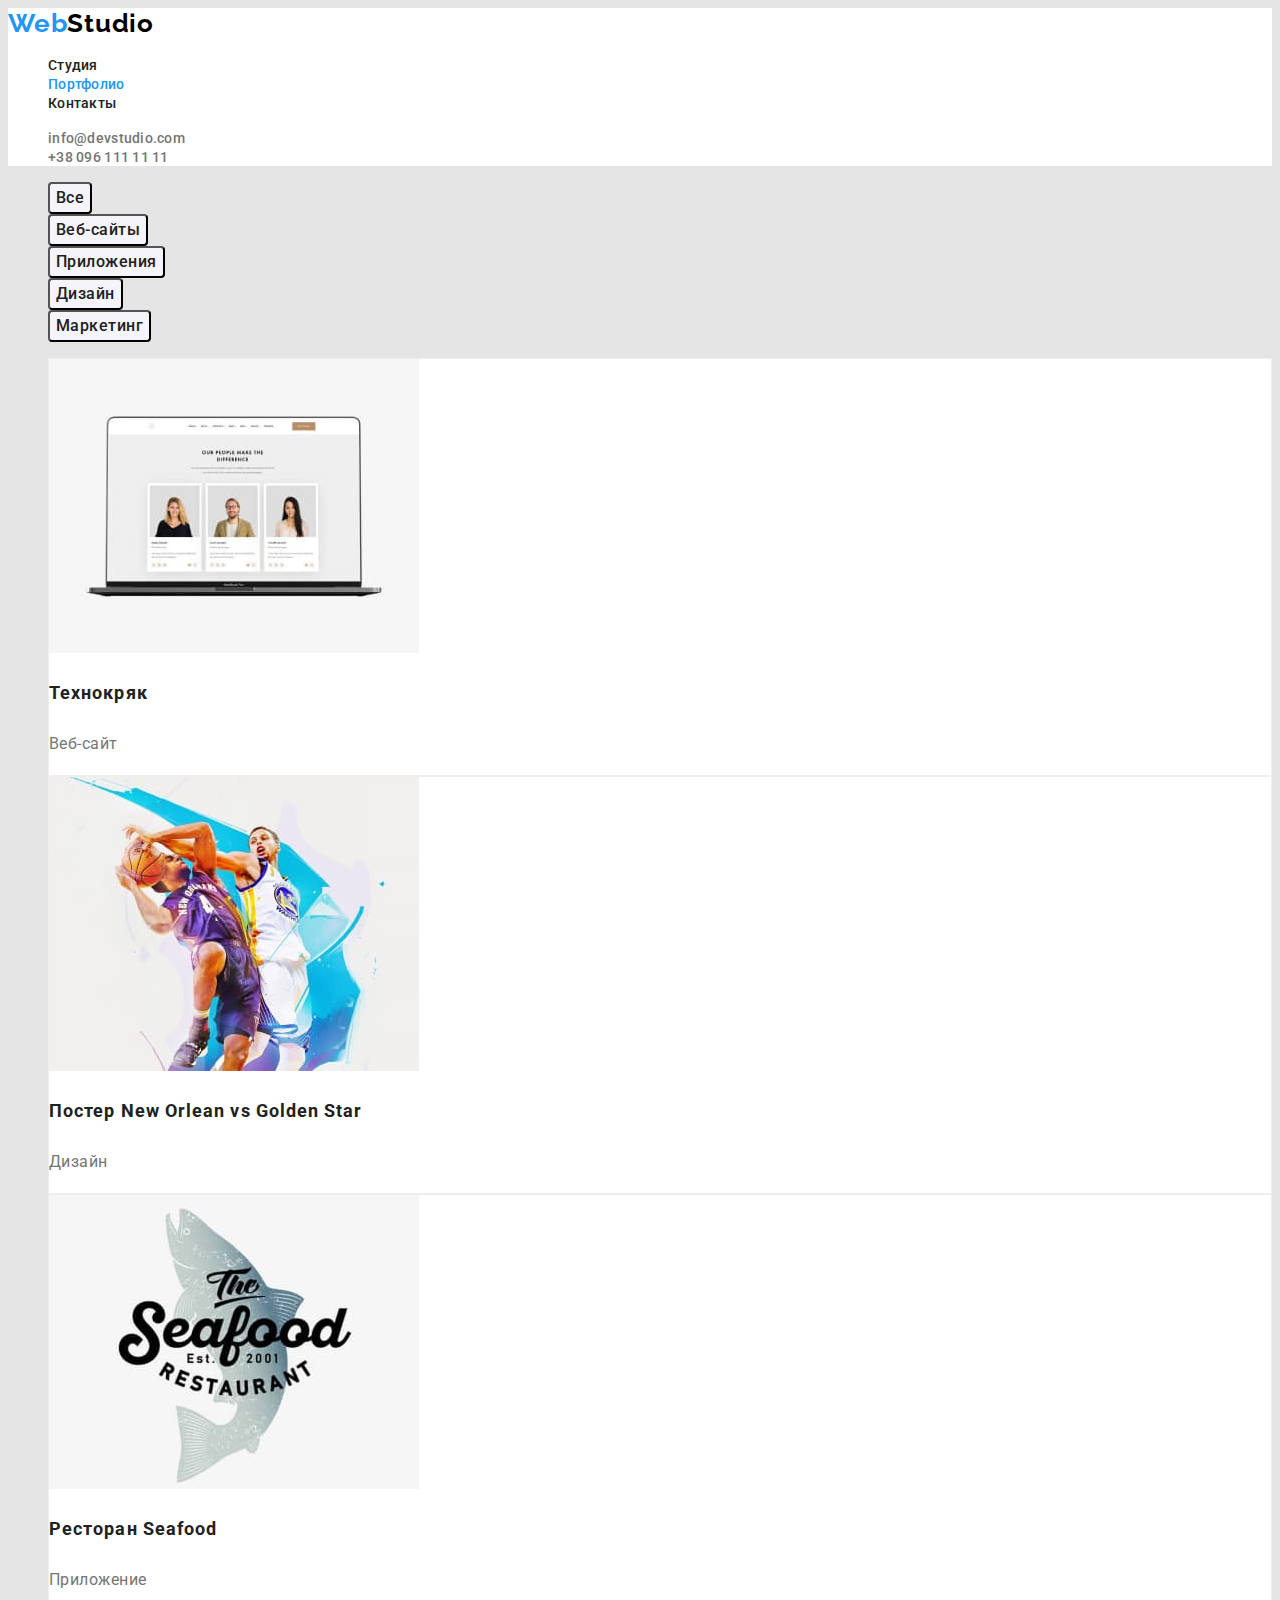
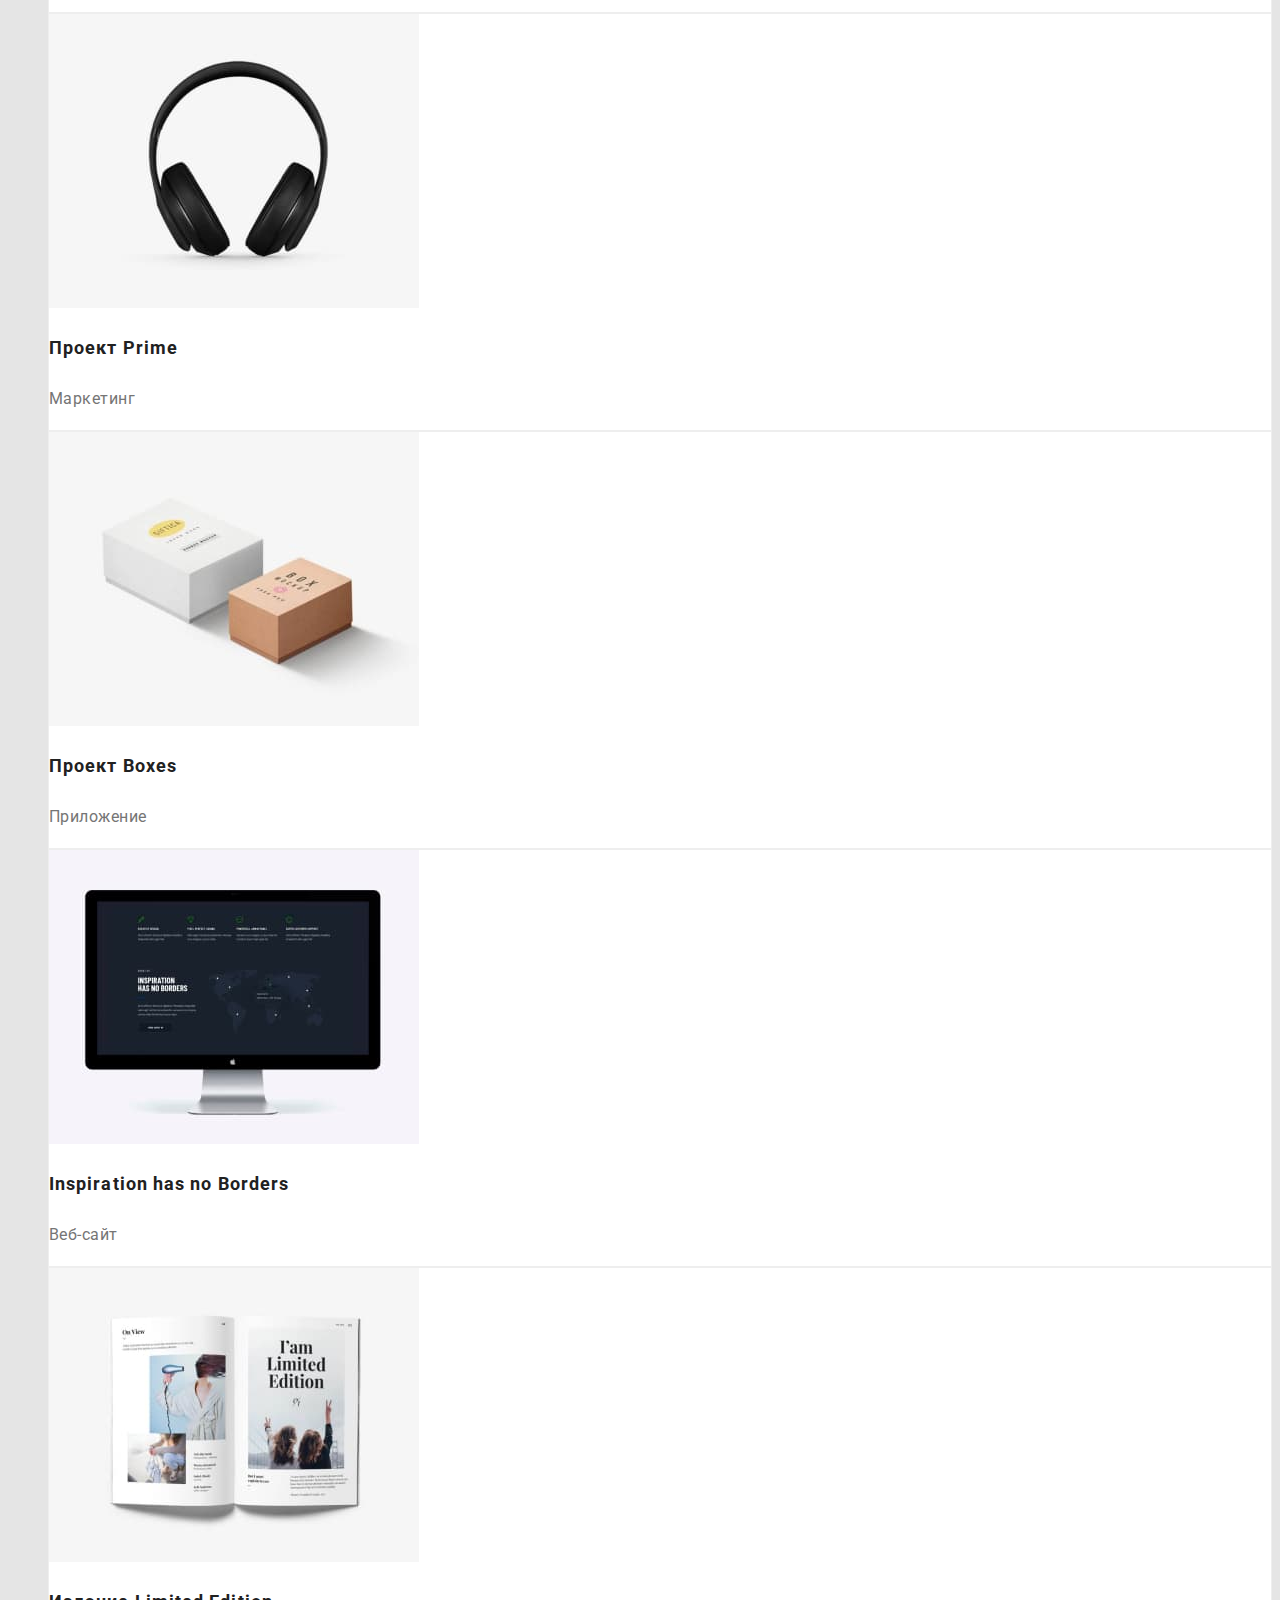
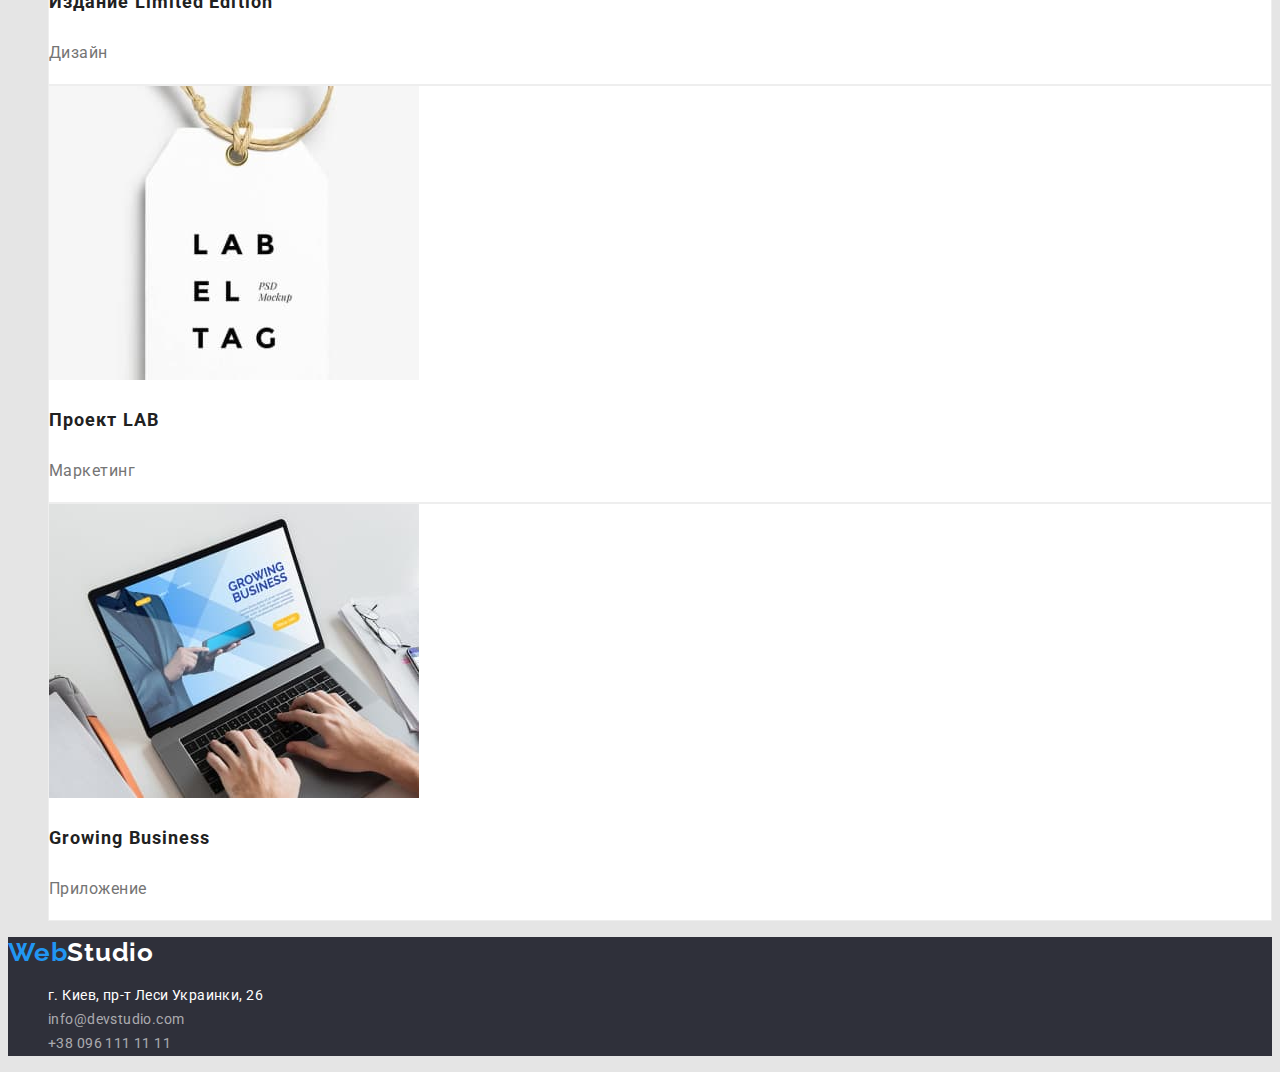
==== portfolio.html @ 2d59bd5a "Copy homework2" ====
<!DOCTYPE html>
<html lang="ru">
  <head>
    <meta charset="UTF-8" />
    <meta http-equiv="X-UA-Compatible" content="IE=edge" />
    <meta name="viewport" content="width=device-width, initial-scale=1.0" />
    <title>WebStudio</title>
    <link rel="preconnect" href="https://fonts.gstatic.com" />
    <link
      href="https://fonts.googleapis.com/css2?family=Raleway:wght@700&family=Roboto:wght@400;500;700;900&display=swap"
      rel="stylesheet"
    />
    <link rel="stylesheet" href="./css/styles.css" />
  </head>
  <body>
    <!--Шапка сайта-->
    <header class="head">
      <nav class="navigation">
        <a class="logo link" href="./index.html"
          >Web<span class="logo1">Studio</span></a
        >
        <ul class="menu list">
          <li>
            <a class="meny-link link" href="./index.html">Студия</a>
          </li>
          <li>
            <a class="meny-link link current" href="./portfolio.html"
              >Портфолио</a
            >
          </li>
          <li><a class="meny-link link" href="">Контакты</a></li>
        </ul>
      </nav>
      <ul class="contakts list">
        <li>
          <a class="contakts-mail link" href="mailto:info@devstudio.com"
            >info@devstudio.com</a
          >
        </li>
        <li>
          <a class="contakts-tel link" href="tel:+380961111111"
            >+38 096 111 11 11</a
          >
        </li>
      </ul>
    </header>

    <main>
      <!-- Фильтр портфолио-->

      <section class="section-filtr">
        <h2 class="portfolio" hidden>Портфолио Наших работ</h2>
        <ul class="filter-list list">
          <li><button class="filter-button" type="button">Все</button></li>
          <li>
            <button class="filter-button" type="button">Веб-сайты</button>
          </li>
          <li>
            <button class="filter-button" type="button">Приложения</button>
          </li>
          <li><button class="filter-button" type="button">Дизайн</button></li>
          <li>
            <button class="filter-button" type="button">Маркетинг</button>
          </li>
        </ul>

        <!--Работы в портфолио-->

        <ul class="portfolio-list list">
          <li class="portfolio-card">
            <img
              src="./images/photo_potfolio/nootbook.jpg"
              alt="Компьютер с 3
          фото"
              width="370"
              height="294"
            />
            <h3 class="card-title">Технокряк</h3>
            <p class="card-text">Веб-сайт</p>
          </li>
          <li class="portfolio-card">
            <img
              src="./images/photo_potfolio/basketball.jpg"
              alt=" Играют в баскетбол"
              width="370"
              height="294"
            />
            <h3 class="card-title" lang="en">
              Постер New Orlean vs Golden Star
            </h3>
            <p class="card-text">Дизайн</p>
          </li>
          <li class="portfolio-card">
            <img
              src="./images/photo_potfolio/restaurant_logo.jpg"
              alt="Логотип рестарана"
              width="370"
              height="294"
            />
            <h3 class="card-title" lang="en">Ресторан Seafood</h3>
            <p class="card-text">Приложение</p>
          </li>
          <li class="portfolio-card">
            <img
              src="./images/photo_potfolio/headphones.jpg"
              alt="Наушники"
              width="370"
              height="294"
            />
            <h3 class="card-title" lang="en">Проект Prime</h3>
            <p class="card-text">Маркетинг</p>
          </li>
          <li class="portfolio-card">
            <img
              src="./images/photo_potfolio/boxes.jpg"
              alt="Коробочки"
              width="370"
              height="294"
            />
            <h3 class="card-title" lang="en">Проект Boxes</h3>
            <p class="card-text">Приложение</p>
          </li>
          <li class="portfolio-card">
            <img
              src="./images/photo_potfolio/apple_monitor.jpg"
              alt="Монитор"
              width="370"
              height="294"
            />
            <h3 class="card-title" lang="en">Inspiration has no Borders</h3>
            <p class="card-text">Веб-сайт</p>
          </li>
          <li class="portfolio-card">
            <img
              src="./images/photo_potfolio/book.jpg"
              alt="Книга"
              width="370"
              height="294"
            />
            <h3 class="card-title" lang="en">Издание Limited Edition</h3>
            <p class="card-text">Дизайн</p>
          </li>
          <li class="portfolio-card">
            <img
              src="./images/photo_potfolio/lable.jpg"
              alt="Лейбы"
              width="370"
              height="294"
            />
            <h3 class="card-title" lang="en">Проект LAB</h3>
            <p class="card-text">Маркетинг</p>
          </li>
          <li class="portfolio-card">
            <img
              src="./images/photo_potfolio/buisness.jpg"
              alt="Работа на комрьютере"
              width="370"
              height="294"
            />
            <h3 class="card-title" lang="en">Growing Business</h3>
            <p class="card-text">Приложение</p>
          </li>
        </ul>
      </section>
    </main>

    <!--Подвал-->

    <footer class="basement">
      <a class="logo link" href="./index.html"
        >Web<span class="logo2">Studio</span></a
      >
      <address class="address">
        <ul class="address-list list">
          <li>
            <a
              class="address-link link"
              href="https://goo.gl/maps/Rr1yL9Knxt5AFipw6"
              target="_blank"
              rel="noopener noreferre"
              >г. Киев, пр-т Леси Украинки, 26</a
            >
          </li>
          <li>
            <a class="address-mail link" href="mailto:info@devstudio.com"
              >info@devstudio.com</a
            >
          </li>
          <li>
            <a class="address-phon link" href="tel:+380961111111"
              >+38 096 111 11 11</a
            >
          </li>
        </ul>
      </address>
    </footer>
  </body>
</html>
---- css/styles.css ----
:root {
  --primary-text-color: #757575;
  --title-text-color: #212121;
  --accent-color: #2196f3;
}
body {
  font-family: "Roboto", sans-serif;
  color: var(--primary-text-color);
  background: #e5e5e5;
}

/* Шапка  logo */

.head {
  background: #ffffff;
}

.logo {
  font-family: "Raleway", sans-serif;
  font-weight: 700;
  font-size: 26px;
  line-height: 1.19;
  letter-spacing: 0.03em;
  color: var(--accent-color);
}
.logo1 {
  color: #000000;
}
.link {
  text-decoration: none;
}
.list {
  list-style: none;
}
/* Шапка  Navigation */
.meny-link {
  font-weight: 500;
  font-size: 14px;
  line-height: 1.14;
  letter-spacing: 0.02em;
  color: var(--title-text-color);
}
.meny-link:hover,
.meny-link:focus,
.current {
  color: var(--accent-color);
}

/* шапка контакты */

.contakts-mail {
  font-weight: 500;
  font-size: 14px;
  line-height: 1.14;
  letter-spacing: 0.02em;
  color: var(--primary-text-color);
}
.contakts-tel {
  font-weight: 500;
  font-size: 14px;
  line-height: 1.12;
  letter-spacing: 0.02em;
  color: var(--primary-text-color);
}
.contakts-mail:hover,
.contakts-mail:focus {
  color: var(--accent-color);
}
.contakts-tel:hover,
.contakts-tel:focus {
  color: var(--accent-color);
}

/*ГЕРОЙ СЕКЦИЯ */

.heroi {
  background: #2f303a;
}
.heroi-title {
  font-weight: 900;
  font-size: 44px;
  line-height: 1.36;
  text-align: center;
  letter-spacing: 0.06em;
  text-transform: uppercase;
  color: #ffffff;
}
.button-heroi {
  font-weight: 700;
  font-size: 16px;
  line-height: 1.88;
  display: flex;
  align-items: center;
  text-align: center;
  letter-spacing: 0.06em;
  background: #188ce8;
  box-shadow: 0px 4px 4px rgba(0, 0, 0, 0.15);
  border-radius: 4px;
  color: #ffffff;
  cursor: pointer;
}
.button-heroi:hover,
.button-heroi:focus {
  background: var(--accent-color);
}
/* Особенности */

.skills {
  background: #e5e5e5;
}

.skills-title {
  font-weight: 700;
  font-size: 14px;
  line-height: 1.14;
  letter-spacing: 0.03em;
  text-transform: uppercase;
  color: var(--title-text-color);
}
.skills-text {
  font-size: 14px;
  line-height: 1.71;
  letter-spacing: 0.03em;
}

/* Чем мы занимаемся */

.work {
  background: #e5e5e5;
}
.work-title {
  font-weight: 700;
  font-size: 36px;
  line-height: 1.17;
  text-align: center;
  letter-spacing: 0.03em;
  color: var(--title-text-color);
}
/* Наша команда */

.command {
  background: #f5f4fa;
}
.command-title {
  font-weight: 700;
  font-size: 36px;
  line-height: 1.17;
  text-align: center;
  letter-spacing: 0.03em;
  color: var(--title-text-color);
}

.command-list {
  background: #ffffff;
}
.command-name {
  font-weight: 500;
  font-size: 16px;
  line-height: 1.19;
  letter-spacing: 0.03em;
  color: var(--title-text-color);
}
.command-profestion {
  font-size: 16px;
  line-height: 1.19;
  letter-spacing: 0.03em;
}

/* Подвал */

.logo2 {
  color: #ffffff;
}
.basement {
  background: #2f303a;
}
.address-link {
  font-style: normal;
  font-size: 14px;
  line-height: 1.71;
  letter-spacing: 0.03em;
  color: #ffff;
}
.address-mail,
.address-phon {
  font-style: normal;
  font-size: 14px;
  line-height: 1.71;
  letter-spacing: 0.03em;
  color: rgba(255, 255, 255, 0.6);
}
.address-link:hover,
.address-link:focus {
  color: var(--accent-color);
}
.address-mail:hover,
.address-mail:focus {
  color: var(--accent-color);
}
.address-phon:hover,
.address-phon:focus {
  color: var(--accent-color);
}

/* ==== ПОРТФОЛИО===*/

/* Фильтр*/
.filter-button {
  font-family: "Roboto", sans-serif;
  font-weight: 500;
  font-size: 16px;
  line-height: 1.63;
  text-align: center;
  letter-spacing: 0.03em;
  color: var(--title-text-color);
  background: #f5f4fa;
  border-radius: 4px;
  cursor: pointer;
}
.filter-button:hover,
.filter-button:focus {
  color: #ffffff;
  background: var(--accent-color);
  box-shadow: 0px 3px 1px rgba(0, 0, 0, 0.1), 0px 1px 2px rgba(0, 0, 0, 0.08),
    0px 2px 2px rgba(0, 0, 0, 0.12);
  border-radius: 4px;
}
/*PORTFOLIO CARD*/

.card-title {
  font-weight: 700;
  font-size: 18px;
  line-height: 2;
  letter-spacing: 0.06em;
  color: var(--title-text-color);
}
.card-text {
  font-size: 16px;
  line-height: 1.88;
  letter-spacing: 0.03em;
  color: var(--primary-text-color);
}
.portfolio-card {
  background: #ffffff;
  border: 1px solid #eeeeee;
  box-sizing: border-box;
}
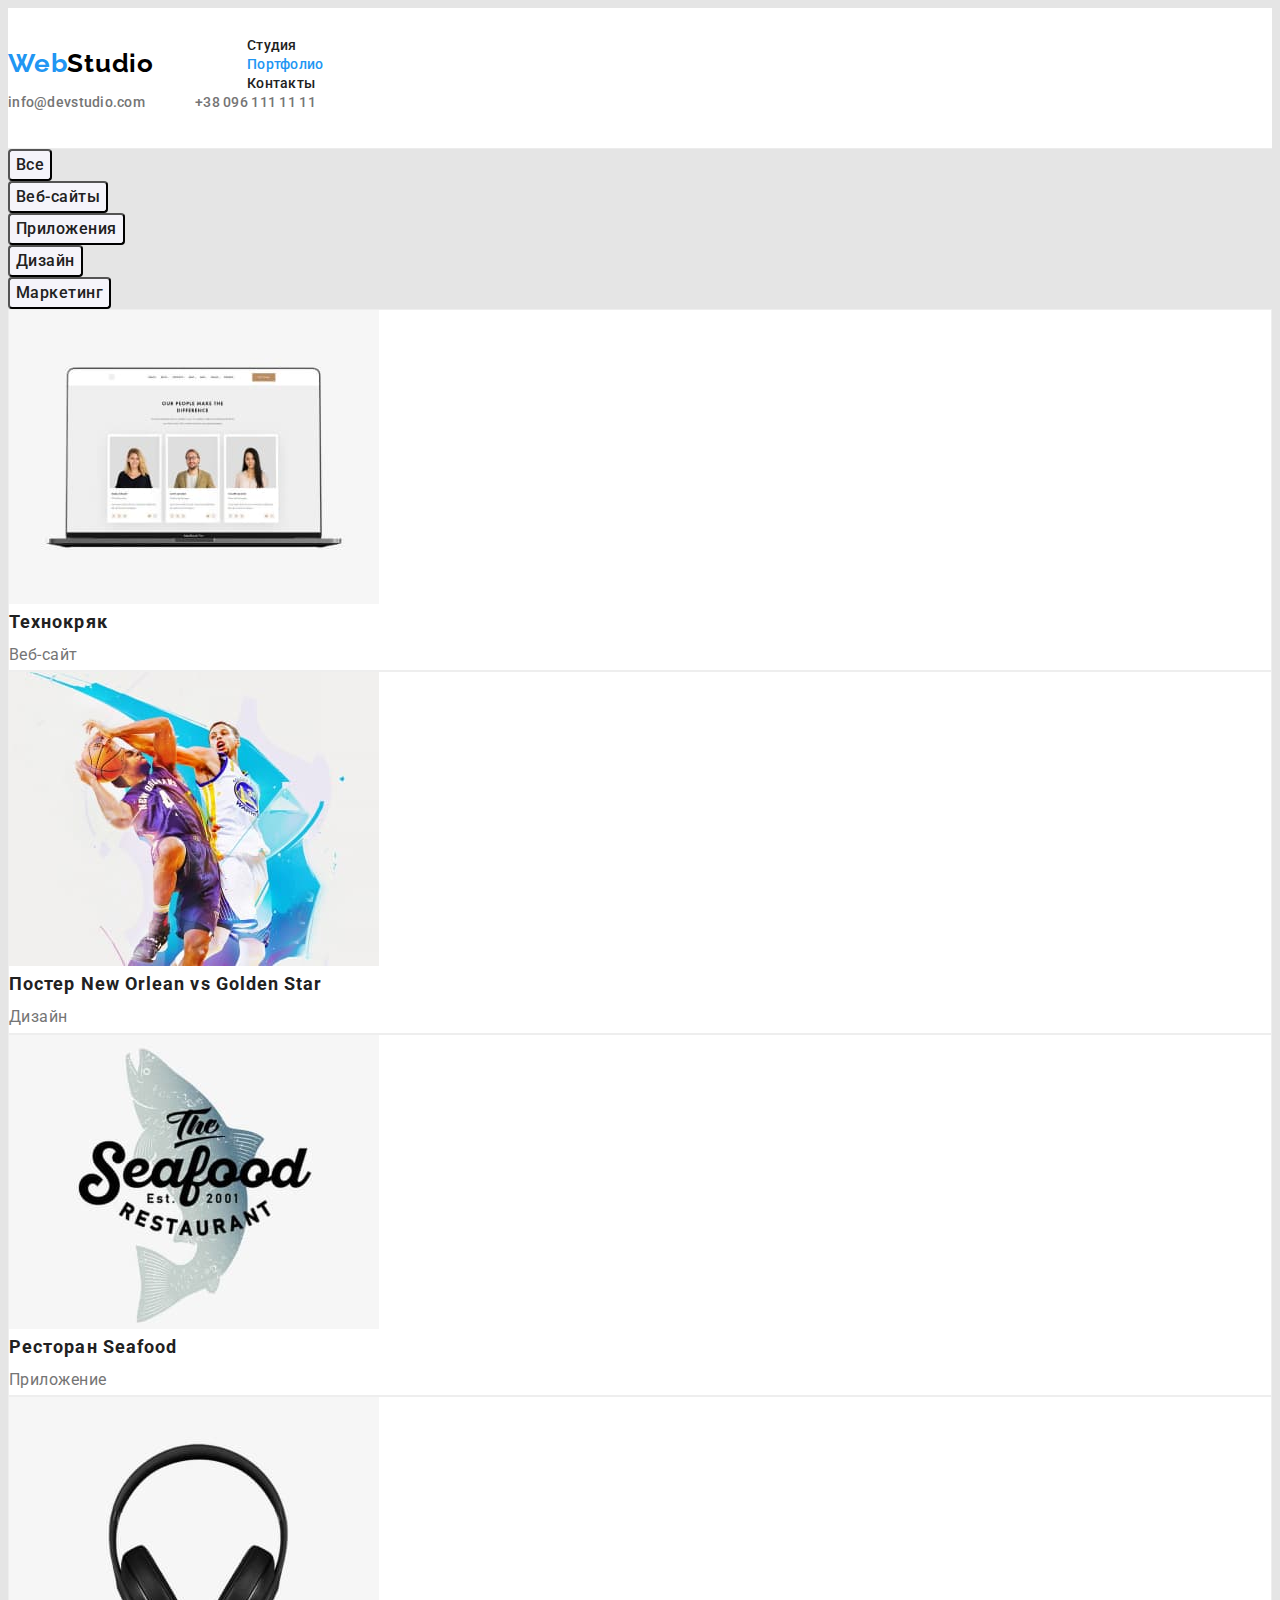
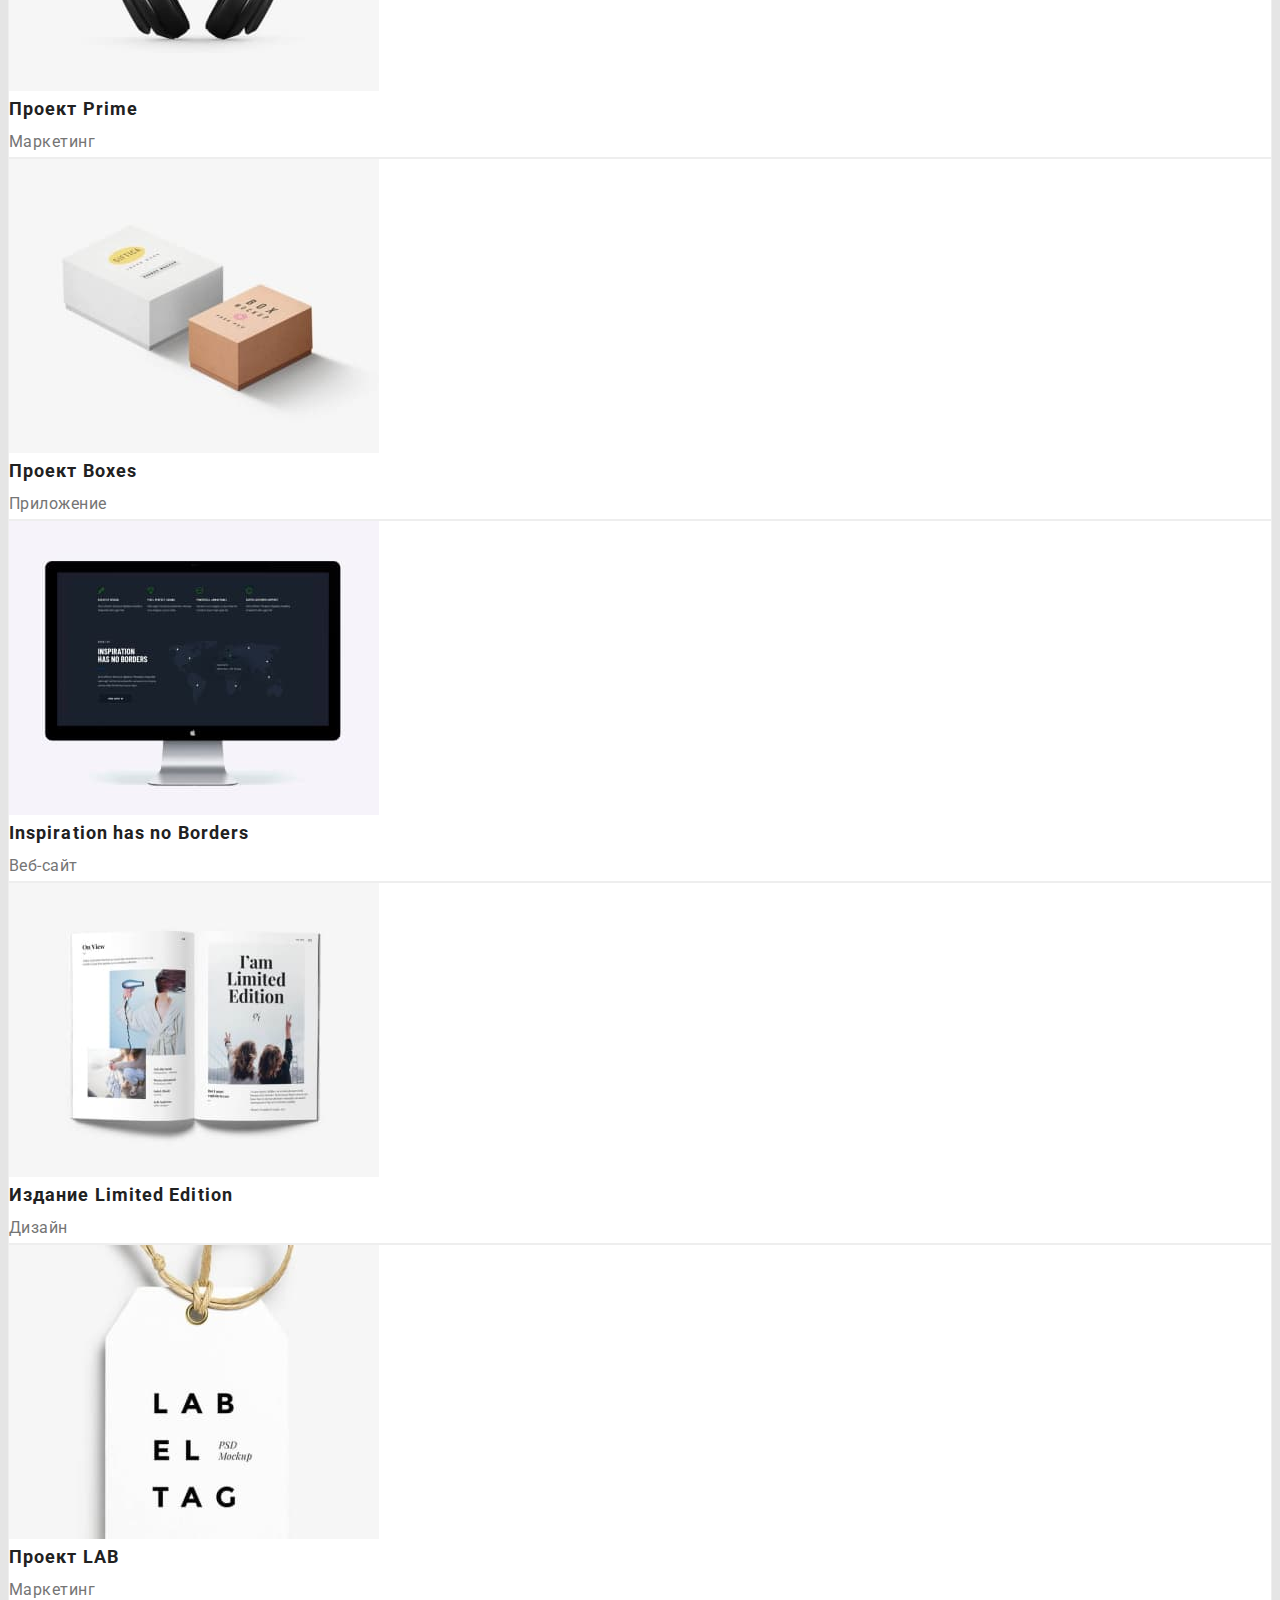
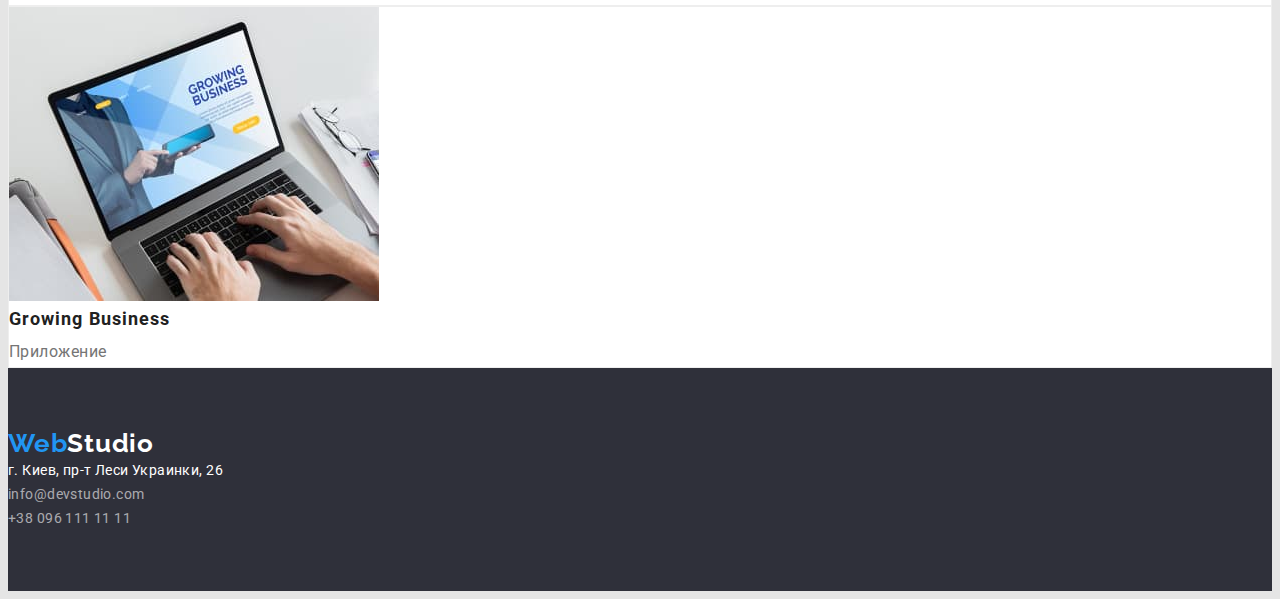
==== commit 0d2f4d21: "создание отступов в Студии" ====
--- a/portfolio.html
+++ b/portfolio.html
@@ -10,37 +10,36 @@
       href="https://fonts.googleapis.com/css2?family=Raleway:wght@700&family=Roboto:wght@400;500;700;900&display=swap"
       rel="stylesheet"
     />
+    <link
+      rel="stylesheet"
+      href="https://cdnjs.cloudflare.com/ajax/libs/modern-normalize/1.1.0/modern-normalize.min.css"
+      integrity="sha512-wpPYUAdjBVSE4KJnH1VR1HeZfpl1ub8YT/NKx4PuQ5NmX2tKuGu6U/JRp5y+Y8XG2tV+wKQpNHVUX03MfMFn9Q=="
+      crossorigin="anonymous"
+      referrerpolicy="no-referrer"
+    />
     <link rel="stylesheet" href="./css/styles.css" />
   </head>
   <body>
     <!--Шапка сайта-->
     <header class="head">
       <nav class="navigation">
-        <a class="logo link" href="./index.html"
-          >Web<span class="logo1">Studio</span></a
-        >
+        <a class="logo link" href="./index.html">Web<span class="logo1">Studio</span></a>
         <ul class="menu list">
           <li>
             <a class="meny-link link" href="./index.html">Студия</a>
           </li>
           <li>
-            <a class="meny-link link current" href="./portfolio.html"
-              >Портфолио</a
-            >
+            <a class="meny-link link current" href="./portfolio.html">Портфолио</a>
           </li>
           <li><a class="meny-link link" href="">Контакты</a></li>
         </ul>
       </nav>
       <ul class="contakts list">
         <li>
-          <a class="contakts-mail link" href="mailto:info@devstudio.com"
-            >info@devstudio.com</a
-          >
+          <a class="contakts-mail link" href="mailto:info@devstudio.com">info@devstudio.com</a>
         </li>
         <li>
-          <a class="contakts-tel link" href="tel:+380961111111"
-            >+38 096 111 11 11</a
-          >
+          <a class="contakts-tel link" href="tel:+380961111111">+38 096 111 11 11</a>
         </li>
       </ul>
     </header>
@@ -85,9 +84,7 @@
               width="370"
               height="294"
             />
-            <h3 class="card-title" lang="en">
-              Постер New Orlean vs Golden Star
-            </h3>
+            <h3 class="card-title" lang="en">Постер New Orlean vs Golden Star</h3>
             <p class="card-text">Дизайн</p>
           </li>
           <li class="portfolio-card">
@@ -111,12 +108,7 @@
             <p class="card-text">Маркетинг</p>
           </li>
           <li class="portfolio-card">
-            <img
-              src="./images/photo_potfolio/boxes.jpg"
-              alt="Коробочки"
-              width="370"
-              height="294"
-            />
+            <img src="./images/photo_potfolio/boxes.jpg" alt="Коробочки" width="370" height="294" />
             <h3 class="card-title" lang="en">Проект Boxes</h3>
             <p class="card-text">Приложение</p>
           </li>
@@ -131,22 +123,12 @@
             <p class="card-text">Веб-сайт</p>
           </li>
           <li class="portfolio-card">
-            <img
-              src="./images/photo_potfolio/book.jpg"
-              alt="Книга"
-              width="370"
-              height="294"
-            />
+            <img src="./images/photo_potfolio/book.jpg" alt="Книга" width="370" height="294" />
             <h3 class="card-title" lang="en">Издание Limited Edition</h3>
             <p class="card-text">Дизайн</p>
           </li>
           <li class="portfolio-card">
-            <img
-              src="./images/photo_potfolio/lable.jpg"
-              alt="Лейбы"
-              width="370"
-              height="294"
-            />
+            <img src="./images/photo_potfolio/lable.jpg" alt="Лейбы" width="370" height="294" />
             <h3 class="card-title" lang="en">Проект LAB</h3>
             <p class="card-text">Маркетинг</p>
           </li>
@@ -167,9 +149,7 @@
     <!--Подвал-->
 
     <footer class="basement">
-      <a class="logo link" href="./index.html"
-        >Web<span class="logo2">Studio</span></a
-      >
+      <a class="logo link" href="./index.html">Web<span class="logo2">Studio</span></a>
       <address class="address">
         <ul class="address-list list">
           <li>
@@ -182,14 +162,10 @@
             >
           </li>
           <li>
-            <a class="address-mail link" href="mailto:info@devstudio.com"
-              >info@devstudio.com</a
-            >
+            <a class="address-mail link" href="mailto:info@devstudio.com">info@devstudio.com</a>
           </li>
           <li>
-            <a class="address-phon link" href="tel:+380961111111"
-              >+38 096 111 11 11</a
-            >
+            <a class="address-phon link" href="tel:+380961111111">+38 096 111 11 11</a>
           </li>
         </ul>
       </address>
--- a/css/styles.css
+++ b/css/styles.css
@@ -1,22 +1,60 @@
+/* переменные */
+
 :root {
   --primary-text-color: #757575;
   --title-text-color: #212121;
   --accent-color: #2196f3;
 }
+
+/* Сброс параметров отступов */
+h1,
+h2,
+h3,
+h4,
+h5,
+h6,
+p {
+  margin-top: 0;
+  margin-bottom: 0;
+}
+ul,
+ol {
+  margin-top: 0;
+  margin-bottom: 0;
+  padding-left: 0;
+}
+
 body {
-  font-family: "Roboto", sans-serif;
+  font-family: 'Roboto', sans-serif;
   color: var(--primary-text-color);
   background: #e5e5e5;
 }
-
+img {
+  display: block;
+  max-width: 100%;
+}
+.conteiner {
+  width: 1200px;
+  margin: 0 auto;
+  padding-left: 15px;
+  padding-right: 15px;
+}
 /* Шапка  logo */
 
 .head {
+  padding-top: 27px;
+  padding-bottom: 37px;
+  border-bottom: 1px solid #ececec;
   background: #ffffff;
 }
 
+.haed-conteiner {
+  display: flex;
+  align-items: center;
+}
 .logo {
-  font-family: "Raleway", sans-serif;
+  margin-right: 93px;
+  font-family: 'Raleway', sans-serif;
   font-weight: 700;
   font-size: 26px;
   line-height: 1.19;
@@ -31,9 +69,26 @@
 }
 .list {
   list-style: none;
-}
+  margin: 0;
+  padding: 0;
+}
+
 /* Шапка  Navigation */
+.navigation {
+  display: flex;
+  align-items: center;
+}
+
+.meny {
+  display: flex;
+}
+.meny-list:not(:last-child) {
+  margin-right: 50px;
+}
+
 .meny-link {
+  padding-top: 20px;
+  padding-bottom: 20px;
   font-weight: 500;
   font-size: 14px;
   line-height: 1.14;
@@ -47,8 +102,16 @@
 }
 
 /* шапка контакты */
-
+.contakts-block {
+  display: flex;
+  margin-left: auto;
+}
+.contakts {
+  display: flex;
+  flex-direction: row;
+}
 .contakts-mail {
+  margin-right: 50px;
   font-weight: 500;
   font-size: 14px;
   line-height: 1.14;
@@ -72,11 +135,26 @@
 }
 
 /*ГЕРОЙ СЕКЦИЯ */
+.visually-hidden {
+  position: absolute;
+  clip: rect(0 0 0 0);
+  width: 1px;
+  height: 1px;
+  margin: -1px;
+}
 
 .heroi {
+  margin-bottom: 82px;
+  padding-top: 200px;
   background: #2f303a;
-}
+  align-items: center;
+  text-align: center;
+}
+
 .heroi-title {
+  margin-left: auto;
+  margin-right: auto;
+  margin-bottom: 30px;
   font-weight: 900;
   font-size: 44px;
   line-height: 1.36;
@@ -86,10 +164,11 @@
   color: #ffffff;
 }
 .button-heroi {
+  padding: 10px 32px;
+  margin-bottom: 200px;
   font-weight: 700;
   font-size: 16px;
   line-height: 1.88;
-  display: flex;
   align-items: center;
   text-align: center;
   letter-spacing: 0.06em;
@@ -103,12 +182,25 @@
 .button-heroi:focus {
   background: var(--accent-color);
 }
+
 /* Особенности */
 
 .skills {
   background: #e5e5e5;
-}
-
+  margin-bottom: 94px;
+}
+.skills-list-item:not(:last-child) {
+  margin-right: 30px;
+}
+.skills-list-item {
+  width: 270px;
+  height: 101px;
+  left: 1115px;
+  top: 774px;
+}
+.skills-list {
+  display: flex;
+}
 .skills-title {
   font-weight: 700;
   font-size: 14px;
@@ -126,9 +218,19 @@
 /* Чем мы занимаемся */
 
 .work {
+  margin-bottom: 86px;
   background: #e5e5e5;
 }
+.work-list {
+  display: flex;
+  flex-direction: row;
+}
+.work-list-item:not(:last-child) {
+  margin-right: 30px;
+}
+
 .work-title {
+  margin-bottom: 50px;
   font-weight: 700;
   font-size: 36px;
   line-height: 1.17;
@@ -140,8 +242,14 @@
 
 .command {
   background: #f5f4fa;
+  padding-top: 102px;
+  padding-bottom: 86px;
+  margin-bottom: 8px;
 }
 .command-title {
+  margin-bottom: 50px;
+  margin-right: auto;
+  margin-left: auto;
   font-weight: 700;
   font-size: 36px;
   line-height: 1.17;
@@ -151,29 +259,57 @@
 }
 
 .command-list {
+  display: flex;
+  flex-wrap: wrap;
+  margin-left: -30px;
+  margin-top: -50px;
+  background: #f5f4fa;
+}
+.command-list-title {
+  text-align: center;
+  letter-spacing: 0.03em;
+  margin-left: 30px;
+  margin-top: 50px;
+  /* material shadow v1 */
+
+  box-shadow: 0px 1px 3px rgba(0, 0, 0, 0.12), 0px 1px 1px rgba(0, 0, 0, 0.14),
+    0px 2px 1px rgba(0, 0, 0, 0.2);
+  border-radius: 0px 0px 4px 4px;
+}
+.command-name {
+  margin-bottom: 10px;
+  font-weight: 500;
+  font-size: 16px;
+  line-height: 1.19;
+  letter-spacing: 0.03em;
+  color: var(--title-text-color);
+}
+.command-profestion {
+  margin-bottom: 30px;
+  font-size: 16px;
+  line-height: 1.19;
+  letter-spacing: 0.03em;
+}
+.command-photo {
   background: #ffffff;
-}
-.command-name {
-  font-weight: 500;
-  font-size: 16px;
-  line-height: 1.19;
-  letter-spacing: 0.03em;
-  color: var(--title-text-color);
-}
-.command-profestion {
-  font-size: 16px;
-  line-height: 1.19;
-  letter-spacing: 0.03em;
+  margin-bottom: 30px;
 }
 
 /* Подвал */
 
+.logo-footer {
+  margin-bottom: 20px;
+  margin-right: 0px;
+}
 .logo2 {
   color: #ffffff;
 }
 .basement {
+  padding-top: 60px;
+  padding-bottom: 60px;
   background: #2f303a;
 }
+
 .address-link {
   font-style: normal;
   font-size: 14px;
@@ -206,7 +342,7 @@
 
 /* Фильтр*/
 .filter-button {
-  font-family: "Roboto", sans-serif;
+  font-family: 'Roboto', sans-serif;
   font-weight: 500;
   font-size: 16px;
   line-height: 1.63;
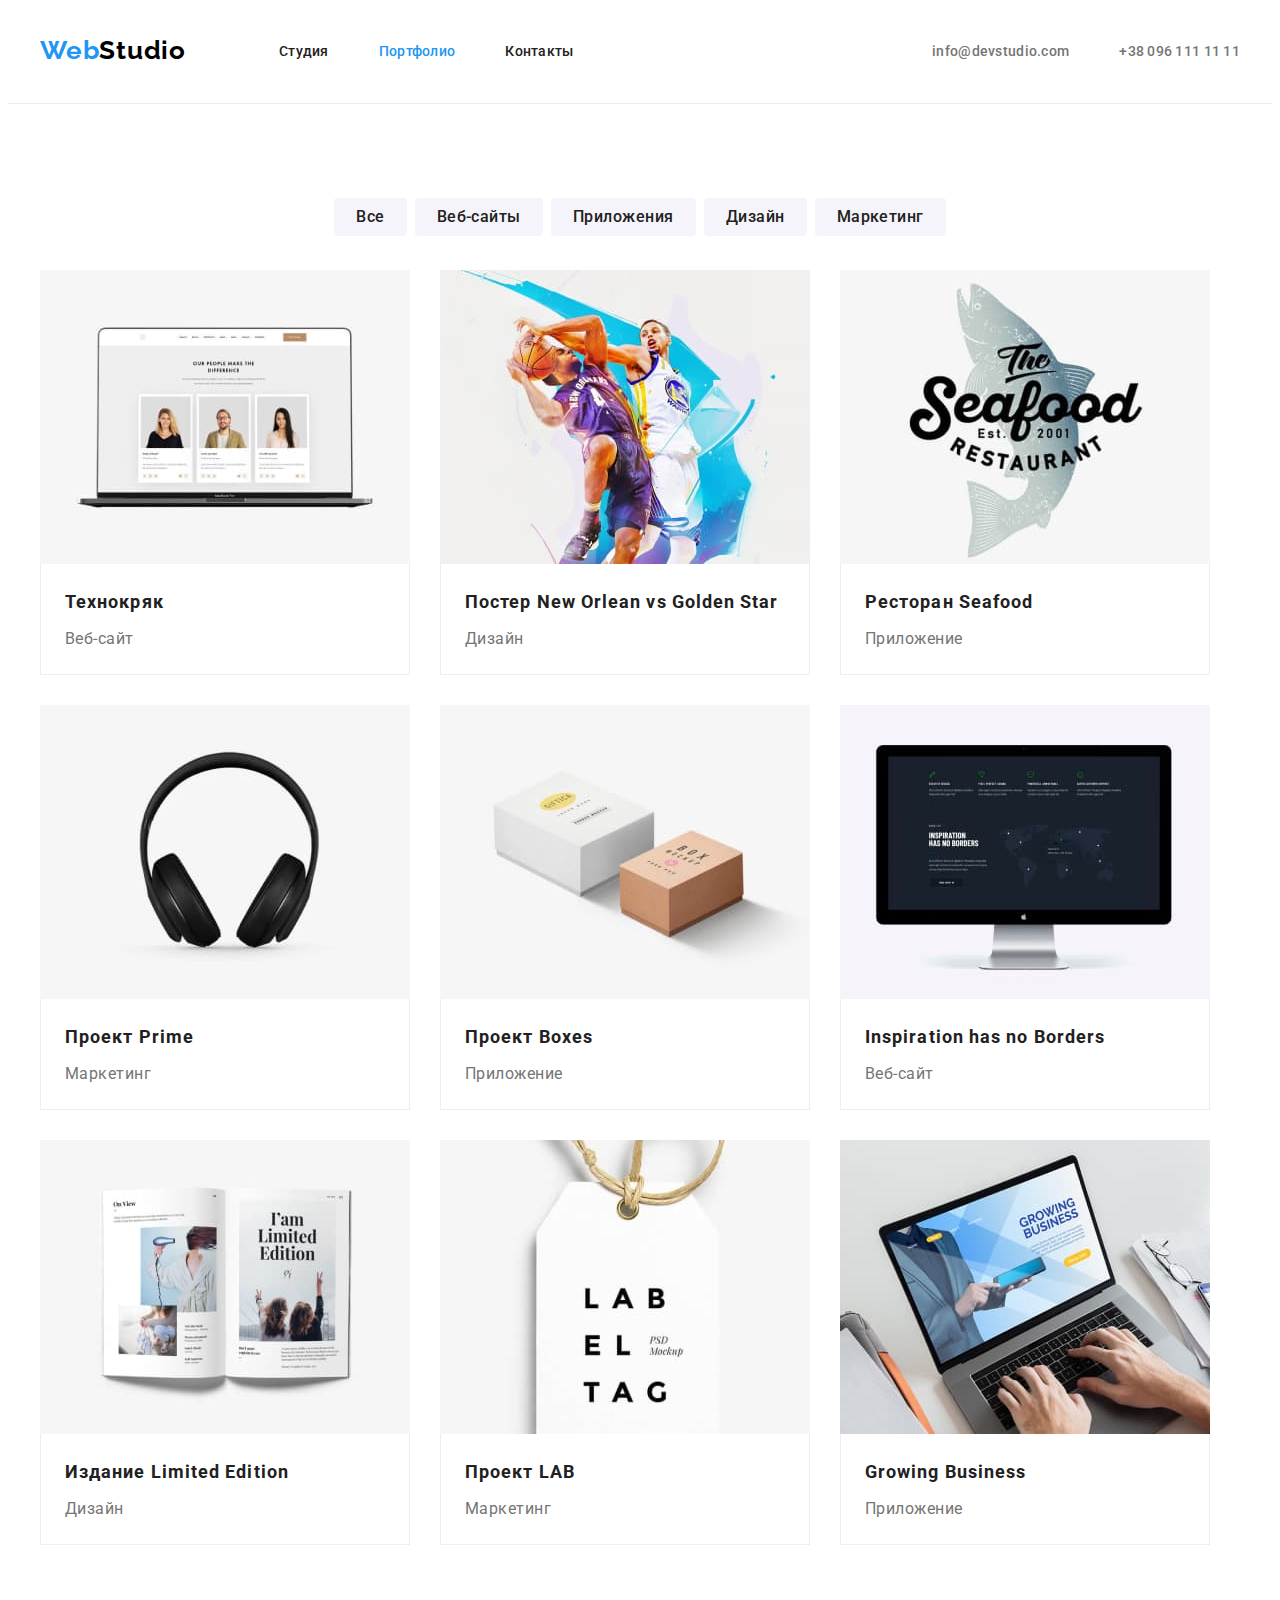
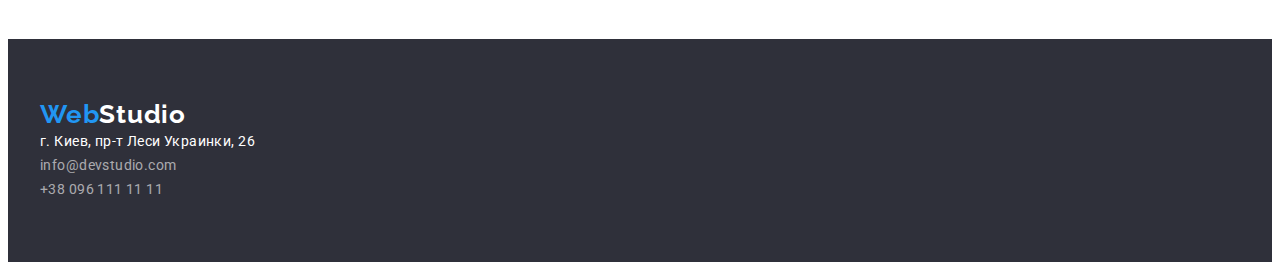
==== commit 28ee9910: "разметка сетки в портфолио" ====
--- a/portfolio.html
+++ b/portfolio.html
@@ -22,153 +22,196 @@
   <body>
     <!--Шапка сайта-->
     <header class="head">
-      <nav class="navigation">
-        <a class="logo link" href="./index.html">Web<span class="logo1">Studio</span></a>
-        <ul class="menu list">
-          <li>
-            <a class="meny-link link" href="./index.html">Студия</a>
-          </li>
-          <li>
-            <a class="meny-link link current" href="./portfolio.html">Портфолио</a>
-          </li>
-          <li><a class="meny-link link" href="">Контакты</a></li>
-        </ul>
-      </nav>
-      <ul class="contakts list">
-        <li>
-          <a class="contakts-mail link" href="mailto:info@devstudio.com">info@devstudio.com</a>
-        </li>
-        <li>
-          <a class="contakts-tel link" href="tel:+380961111111">+38 096 111 11 11</a>
-        </li>
-      </ul>
+      <div class="conteiner haed-conteiner">
+        <nav class="navigation">
+          <a class="logo link" href="./index.html">Web<span class="logo1">Studio</span></a>
+          <ul class="meny list">
+            <li class="meny-list">
+              <a class="meny-link link" href="./index.html">Студия</a>
+            </li>
+
+            <li class="meny-list">
+              <a class="meny-link link current" href="./portfolio.html">Портфолио</a>
+            </li>
+
+            <li class="meny-list"><a class="meny-link link" href="">Контакты</a></li>
+          </ul>
+        </nav>
+        <div class="contakts-block">
+          <ul class="contakts list">
+            <li>
+              <a class="contakts-mail link" href="mailto:info@devstudio.com">info@devstudio.com</a>
+            </li>
+            <li>
+              <a class="contakts-tel link" href="tel:+380961111111">+38 096 111 11 11</a>
+            </li>
+          </ul>
+        </div>
+      </div>
     </header>
-
     <main>
       <!-- Фильтр портфолио-->
 
-      <section class="section-filtr">
-        <h2 class="portfolio" hidden>Портфолио Наших работ</h2>
-        <ul class="filter-list list">
-          <li><button class="filter-button" type="button">Все</button></li>
-          <li>
-            <button class="filter-button" type="button">Веб-сайты</button>
-          </li>
-          <li>
-            <button class="filter-button" type="button">Приложения</button>
-          </li>
-          <li><button class="filter-button" type="button">Дизайн</button></li>
-          <li>
-            <button class="filter-button" type="button">Маркетинг</button>
-          </li>
-        </ul>
-
-        <!--Работы в портфолио-->
-
-        <ul class="portfolio-list list">
-          <li class="portfolio-card">
-            <img
-              src="./images/photo_potfolio/nootbook.jpg"
-              alt="Компьютер с 3
+      <section class="section-filter">
+        <div class="conteiner">
+          <h2 class="portfolio visually-hidden">Портфолио Наших работ</h2>
+          <ul class="filter-list list">
+            <li class="filter-list-button">
+              <button class="filter-button" type="button">Все</button>
+            </li>
+            <li class="filter-list-button">
+              <button class="filter-button" type="button">Веб-сайты</button>
+            </li>
+            <li class="filter-list-button">
+              <button class="filter-button" type="button">Приложения</button>
+            </li>
+            <li class="filter-list-button">
+              <button class="filter-button" type="button">Дизайн</button>
+            </li>
+            <li class="filter-list-button">
+              <button class="filter-button" type="button">Маркетинг</button>
+            </li>
+          </ul>
+
+          <!--Работы в портфолио-->
+
+          <ul class="portfolio-list list">
+            <li class="portfolio-card">
+              <img
+                class="card-img"
+                src="./images/photo_potfolio/nootbook.jpg"
+                alt="Компьютер с 3
           фото"
-              width="370"
-              height="294"
-            />
-            <h3 class="card-title">Технокряк</h3>
-            <p class="card-text">Веб-сайт</p>
-          </li>
-          <li class="portfolio-card">
-            <img
-              src="./images/photo_potfolio/basketball.jpg"
-              alt=" Играют в баскетбол"
-              width="370"
-              height="294"
-            />
-            <h3 class="card-title" lang="en">Постер New Orlean vs Golden Star</h3>
-            <p class="card-text">Дизайн</p>
-          </li>
-          <li class="portfolio-card">
-            <img
-              src="./images/photo_potfolio/restaurant_logo.jpg"
-              alt="Логотип рестарана"
-              width="370"
-              height="294"
-            />
-            <h3 class="card-title" lang="en">Ресторан Seafood</h3>
-            <p class="card-text">Приложение</p>
-          </li>
-          <li class="portfolio-card">
-            <img
-              src="./images/photo_potfolio/headphones.jpg"
-              alt="Наушники"
-              width="370"
-              height="294"
-            />
-            <h3 class="card-title" lang="en">Проект Prime</h3>
-            <p class="card-text">Маркетинг</p>
-          </li>
-          <li class="portfolio-card">
-            <img src="./images/photo_potfolio/boxes.jpg" alt="Коробочки" width="370" height="294" />
-            <h3 class="card-title" lang="en">Проект Boxes</h3>
-            <p class="card-text">Приложение</p>
-          </li>
-          <li class="portfolio-card">
-            <img
-              src="./images/photo_potfolio/apple_monitor.jpg"
-              alt="Монитор"
-              width="370"
-              height="294"
-            />
-            <h3 class="card-title" lang="en">Inspiration has no Borders</h3>
-            <p class="card-text">Веб-сайт</p>
-          </li>
-          <li class="portfolio-card">
-            <img src="./images/photo_potfolio/book.jpg" alt="Книга" width="370" height="294" />
-            <h3 class="card-title" lang="en">Издание Limited Edition</h3>
-            <p class="card-text">Дизайн</p>
-          </li>
-          <li class="portfolio-card">
-            <img src="./images/photo_potfolio/lable.jpg" alt="Лейбы" width="370" height="294" />
-            <h3 class="card-title" lang="en">Проект LAB</h3>
-            <p class="card-text">Маркетинг</p>
-          </li>
-          <li class="portfolio-card">
-            <img
-              src="./images/photo_potfolio/buisness.jpg"
-              alt="Работа на комрьютере"
-              width="370"
-              height="294"
-            />
-            <h3 class="card-title" lang="en">Growing Business</h3>
-            <p class="card-text">Приложение</p>
-          </li>
-        </ul>
+                width="370"
+                height="294"
+              />
+              <div class="border-box">
+                <h3 class="card-title">Технокряк</h3>
+                <p class="card-text">Веб-сайт</p>
+              </div>
+            </li>
+
+            <li class="portfolio-card">
+              <img
+                src="./images/photo_potfolio/basketball.jpg"
+                alt=" Играют в баскетбол"
+                width="370"
+                height="294"
+              />
+              <div class="border-box">
+                <h3 class="card-title" lang="en">Постер New Orlean vs Golden Star</h3>
+                <p class="card-text">Дизайн</p>
+              </div>
+            </li>
+
+            <li class="portfolio-card">
+              <img
+                src="./images/photo_potfolio/restaurant_logo.jpg"
+                alt="Логотип рестарана"
+                width="370"
+                height="294"
+              />
+              <div class="border-box">
+                <h3 class="card-title" lang="en">Ресторан Seafood</h3>
+                <p class="card-text">Приложение</p>
+              </div>
+            </li>
+
+            <li class="portfolio-card">
+              <img
+                src="./images/photo_potfolio/headphones.jpg"
+                alt="Наушники"
+                width="370"
+                height="294"
+              />
+              <div class="border-box">
+                <h3 class="card-title" lang="en">Проект Prime</h3>
+                <p class="card-text">Маркетинг</p>
+              </div>
+            </li>
+
+            <li class="portfolio-card">
+              <img
+                src="./images/photo_potfolio/boxes.jpg"
+                alt="Коробочки"
+                width="370"
+                height="294"
+              />
+              <div class="border-box">
+                <h3 class="card-title" lang="en">Проект Boxes</h3>
+                <p class="card-text">Приложение</p>
+              </div>
+            </li>
+            <li class="portfolio-card">
+              <img
+                src="./images/photo_potfolio/apple_monitor.jpg"
+                alt="Монитор"
+                width="370"
+                height="294"
+              />
+              <div class="border-box">
+                <h3 class="card-title" lang="en">Inspiration has no Borders</h3>
+                <p class="card-text">Веб-сайт</p>
+              </div>
+            </li>
+            <li class="portfolio-card">
+              <img src="./images/photo_potfolio/book.jpg" alt="Книга" width="370" height="294" />
+              <div class="border-box">
+                <h3 class="card-title" lang="en">Издание Limited Edition</h3>
+                <p class="card-text">Дизайн</p>
+              </div>
+            </li>
+            <li class="portfolio-card">
+              <img src="./images/photo_potfolio/lable.jpg" alt="Лейбы" width="370" height="294" />
+              <div class="border-box">
+                <h3 class="card-title" lang="en">Проект LAB</h3>
+                <p class="card-text">Маркетинг</p>
+              </div>
+            </li>
+            <li class="portfolio-card">
+              <img
+                src="./images/photo_potfolio/buisness.jpg"
+                alt="Работа на комрьютере"
+                width="370"
+                height="294"
+              />
+              <div class="border-box">
+                <h3 class="card-title" lang="en">Growing Business</h3>
+                <p class="card-text">Приложение</p>
+              </div>
+            </li>
+          </ul>
+        </div>
       </section>
     </main>
 
     <!--Подвал-->
 
     <footer class="basement">
-      <a class="logo link" href="./index.html">Web<span class="logo2">Studio</span></a>
-      <address class="address">
-        <ul class="address-list list">
-          <li>
-            <a
-              class="address-link link"
-              href="https://goo.gl/maps/Rr1yL9Knxt5AFipw6"
-              target="_blank"
-              rel="noopener noreferre"
-              >г. Киев, пр-т Леси Украинки, 26</a
-            >
-          </li>
-          <li>
-            <a class="address-mail link" href="mailto:info@devstudio.com">info@devstudio.com</a>
-          </li>
-          <li>
-            <a class="address-phon link" href="tel:+380961111111">+38 096 111 11 11</a>
-          </li>
-        </ul>
-      </address>
+      <div class="conteiner">
+        <a class="logo logo-footer link" href="./index.html"
+          >Web<span class="logo2">Studio</span></a
+        >
+        <address class="address">
+          <ul class="address-list list">
+            <li>
+              <a
+                class="address-link link"
+                href="https://goo.gl/maps/Rr1yL9Knxt5AFipw6"
+                target="_blank"
+                rel="noopener noreferre"
+                >г. Киев, пр-т Леси Украинки, 26</a
+              >
+            </li>
+            <li>
+              <a class="address-mail link" href="mailto:info@devstudio.com">info@devstudio.com</a>
+            </li>
+            <li>
+              <a class="address-phon link" href="tel:+380961111111">+38 096 111 11 11</a>
+            </li>
+          </ul>
+        </address>
+      </div>
     </footer>
   </body>
 </html>
--- a/css/styles.css
+++ b/css/styles.css
@@ -27,11 +27,13 @@
 body {
   font-family: 'Roboto', sans-serif;
   color: var(--primary-text-color);
-  background: #e5e5e5;
+  /* background: #e5e5e5; */
+  background: #ffff;
 }
 img {
   display: block;
   max-width: 100%;
+  border: none;
 }
 .conteiner {
   width: 1200px;
@@ -186,7 +188,7 @@
 /* Особенности */
 
 .skills {
-  background: #e5e5e5;
+  /* background: #e5e5e5; */
   margin-bottom: 94px;
 }
 .skills-list-item:not(:last-child) {
@@ -219,7 +221,7 @@
 
 .work {
   margin-bottom: 86px;
-  background: #e5e5e5;
+  /* background: #e5e5e5; */
 }
 .work-list {
   display: flex;
@@ -341,7 +343,18 @@
 /* ==== ПОРТФОЛИО===*/
 
 /* Фильтр*/
+
+.section-filter {
+  margin-top: 94px;
+  margin-bottom: 94px;
+}
+.filter-list {
+  display: flex;
+  margin-bottom: 34px;
+  justify-content: center;
+}
 .filter-button {
+  padding: 6px 22px;
   font-family: 'Roboto', sans-serif;
   font-weight: 500;
   font-size: 16px;
@@ -351,19 +364,33 @@
   color: var(--title-text-color);
   background: #f5f4fa;
   border-radius: 4px;
+  border: 0;
   cursor: pointer;
 }
+.filter-list-button:not(:last-child) {
+  margin-right: 8px;
+}
+
 .filter-button:hover,
 .filter-button:focus {
   color: #ffffff;
   background: var(--accent-color);
   box-shadow: 0px 3px 1px rgba(0, 0, 0, 0.1), 0px 1px 2px rgba(0, 0, 0, 0.08),
     0px 2px 2px rgba(0, 0, 0, 0.12);
+
   border-radius: 4px;
 }
+
 /*PORTFOLIO CARD*/
 
+.portfolio-list {
+  display: flex;
+  flex-wrap: wrap;
+  margin-left: -30px;
+  margin-top: -30px;
+}
 .card-title {
+  margin-bottom: 4px;
   font-weight: 700;
   font-size: 18px;
   line-height: 2;
@@ -377,7 +404,17 @@
   color: var(--primary-text-color);
 }
 .portfolio-card {
+  flex-basis: calc((100% / 3)-30px);
+  margin-left: 30px;
+  margin-top: 30px;
+  background: #ffffff;
+
+  box-sizing: border-box;
+}
+.border-box {
+  padding: 20px 24px;
   background: #ffffff;
   border: 1px solid #eeeeee;
+  border-top: none;
   box-sizing: border-box;
 }
